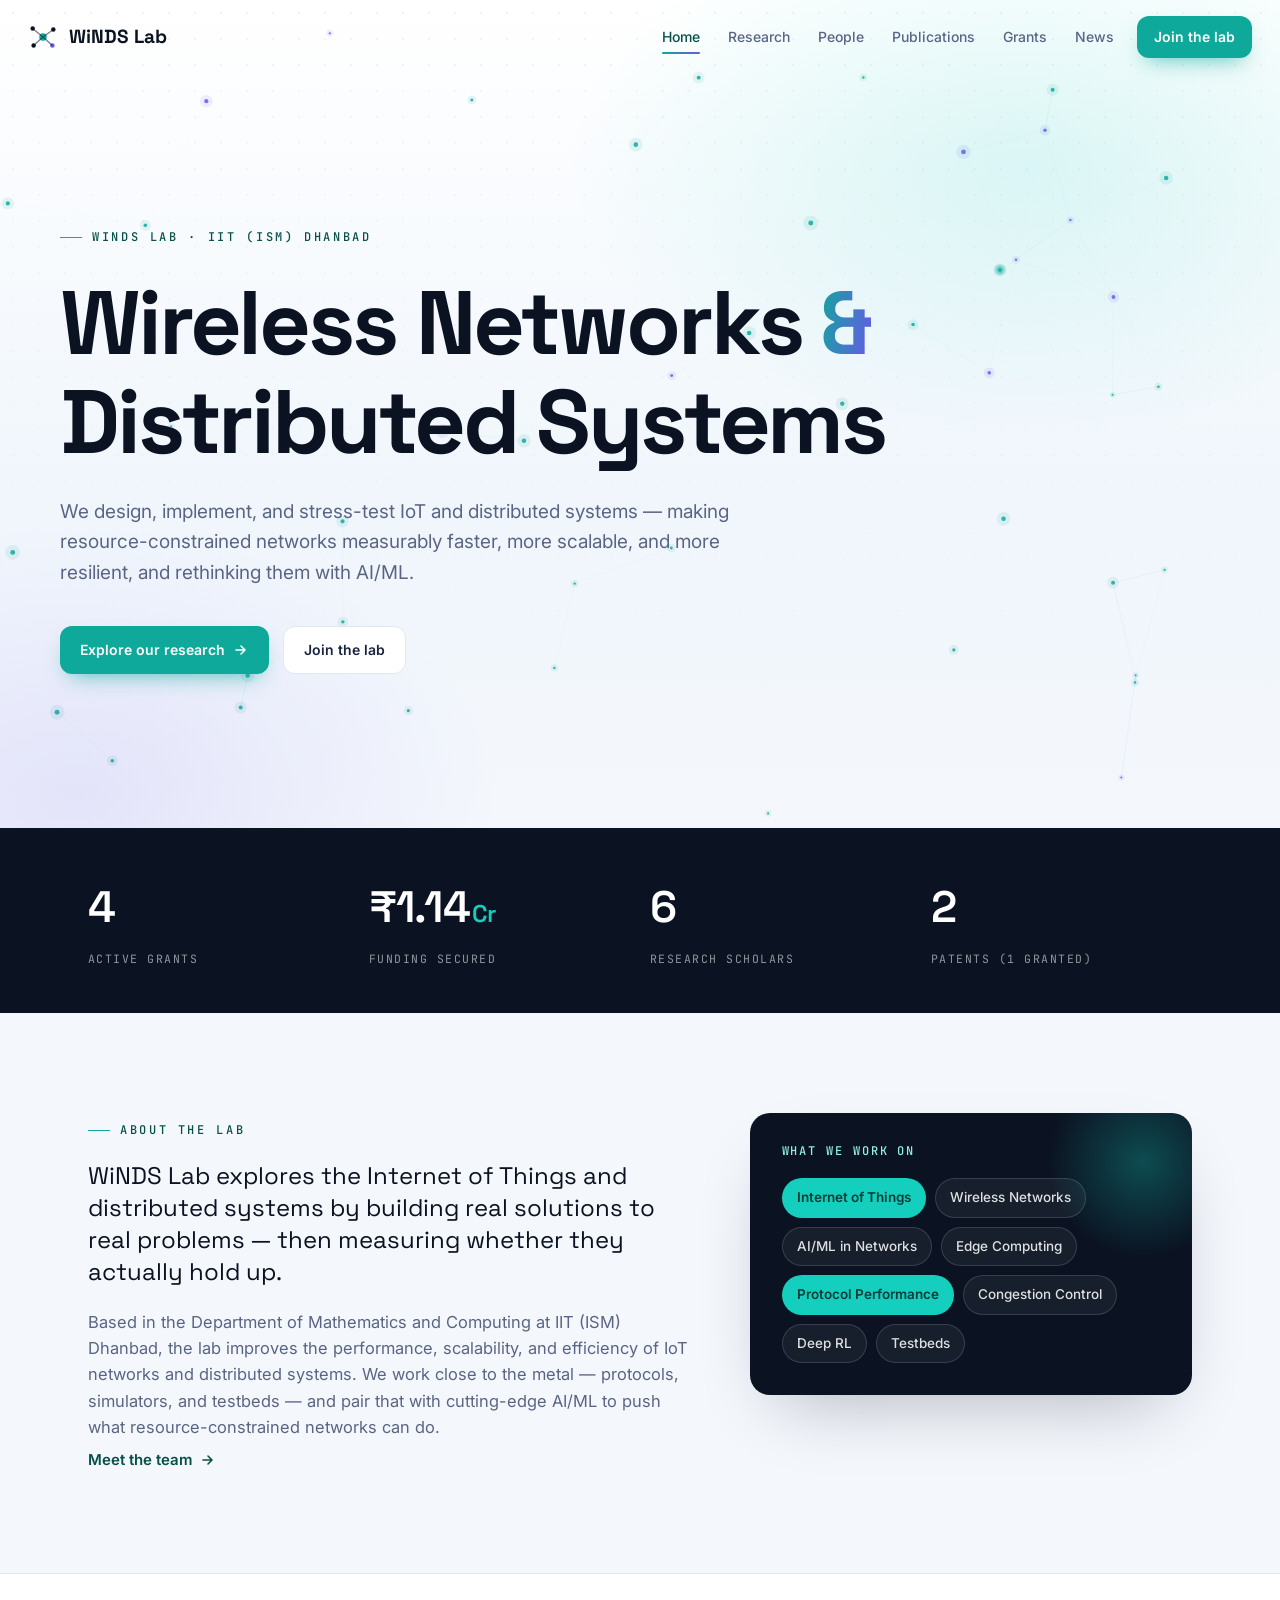
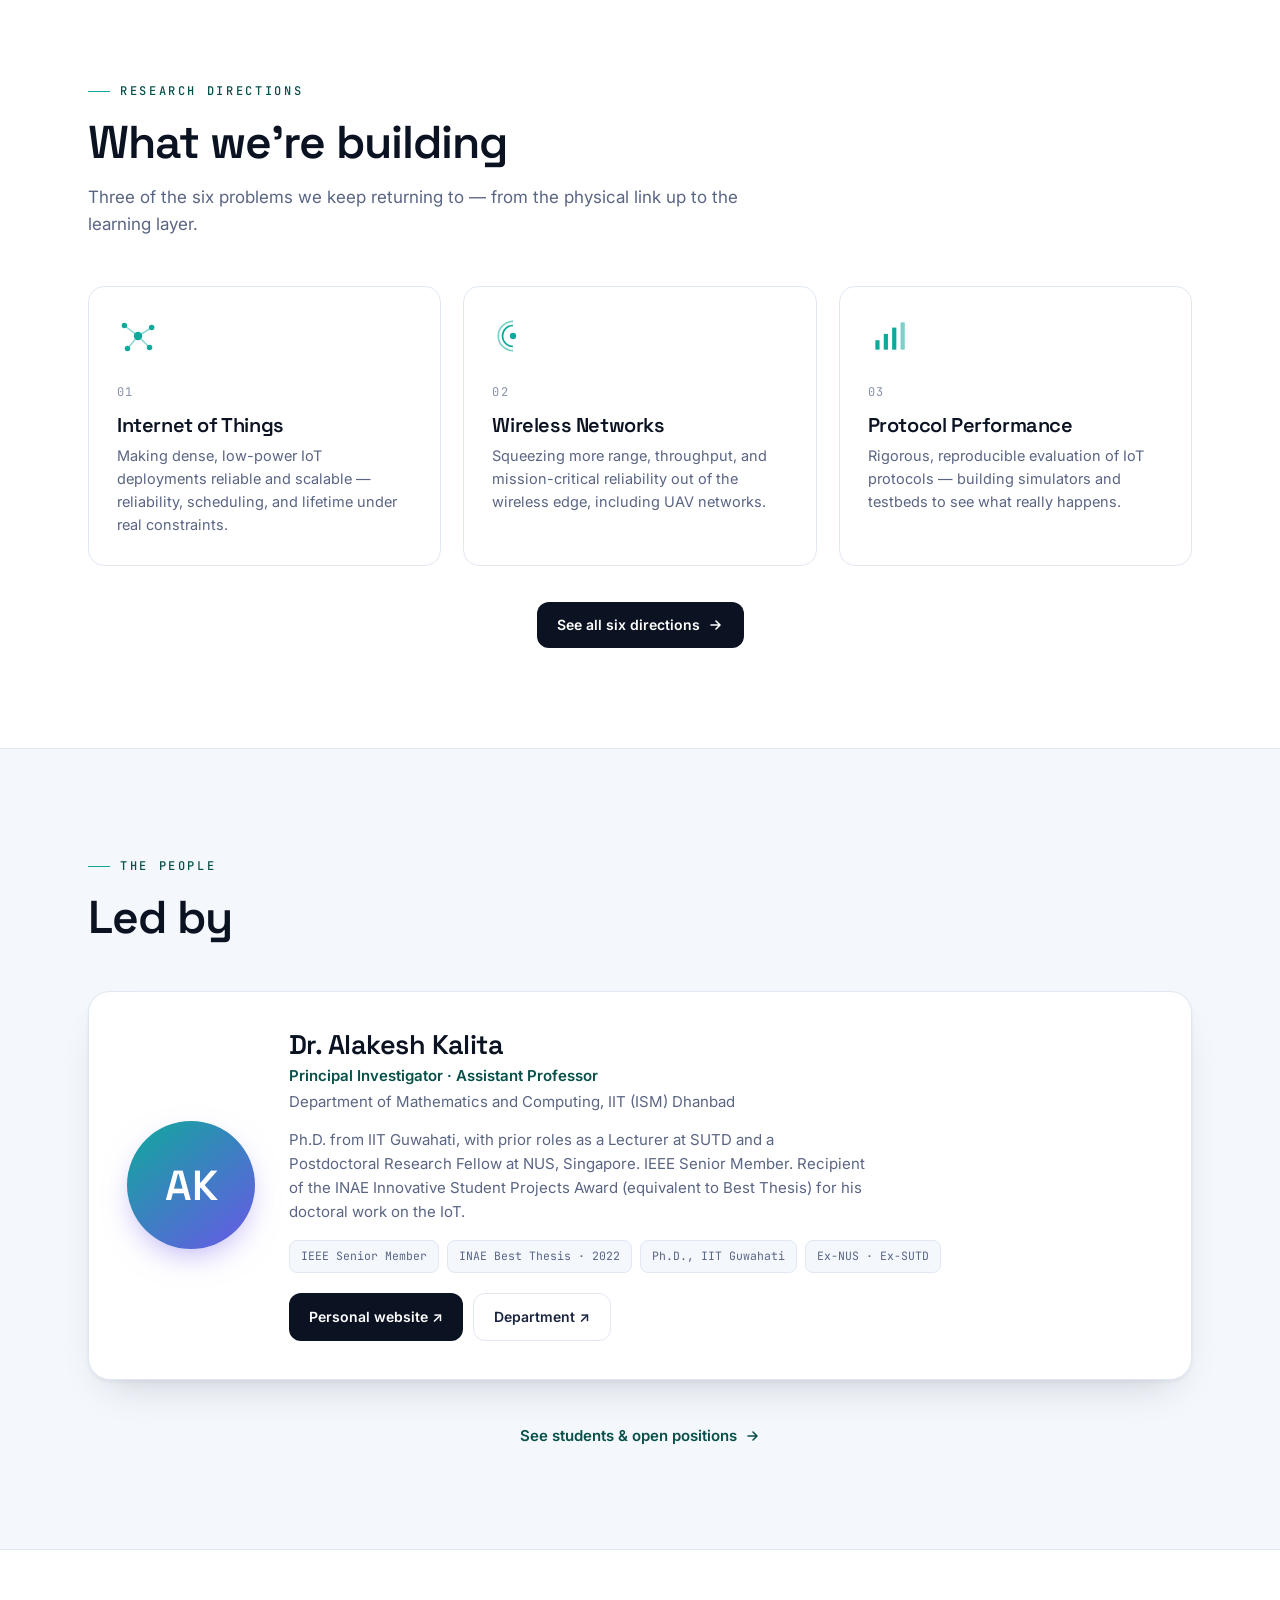
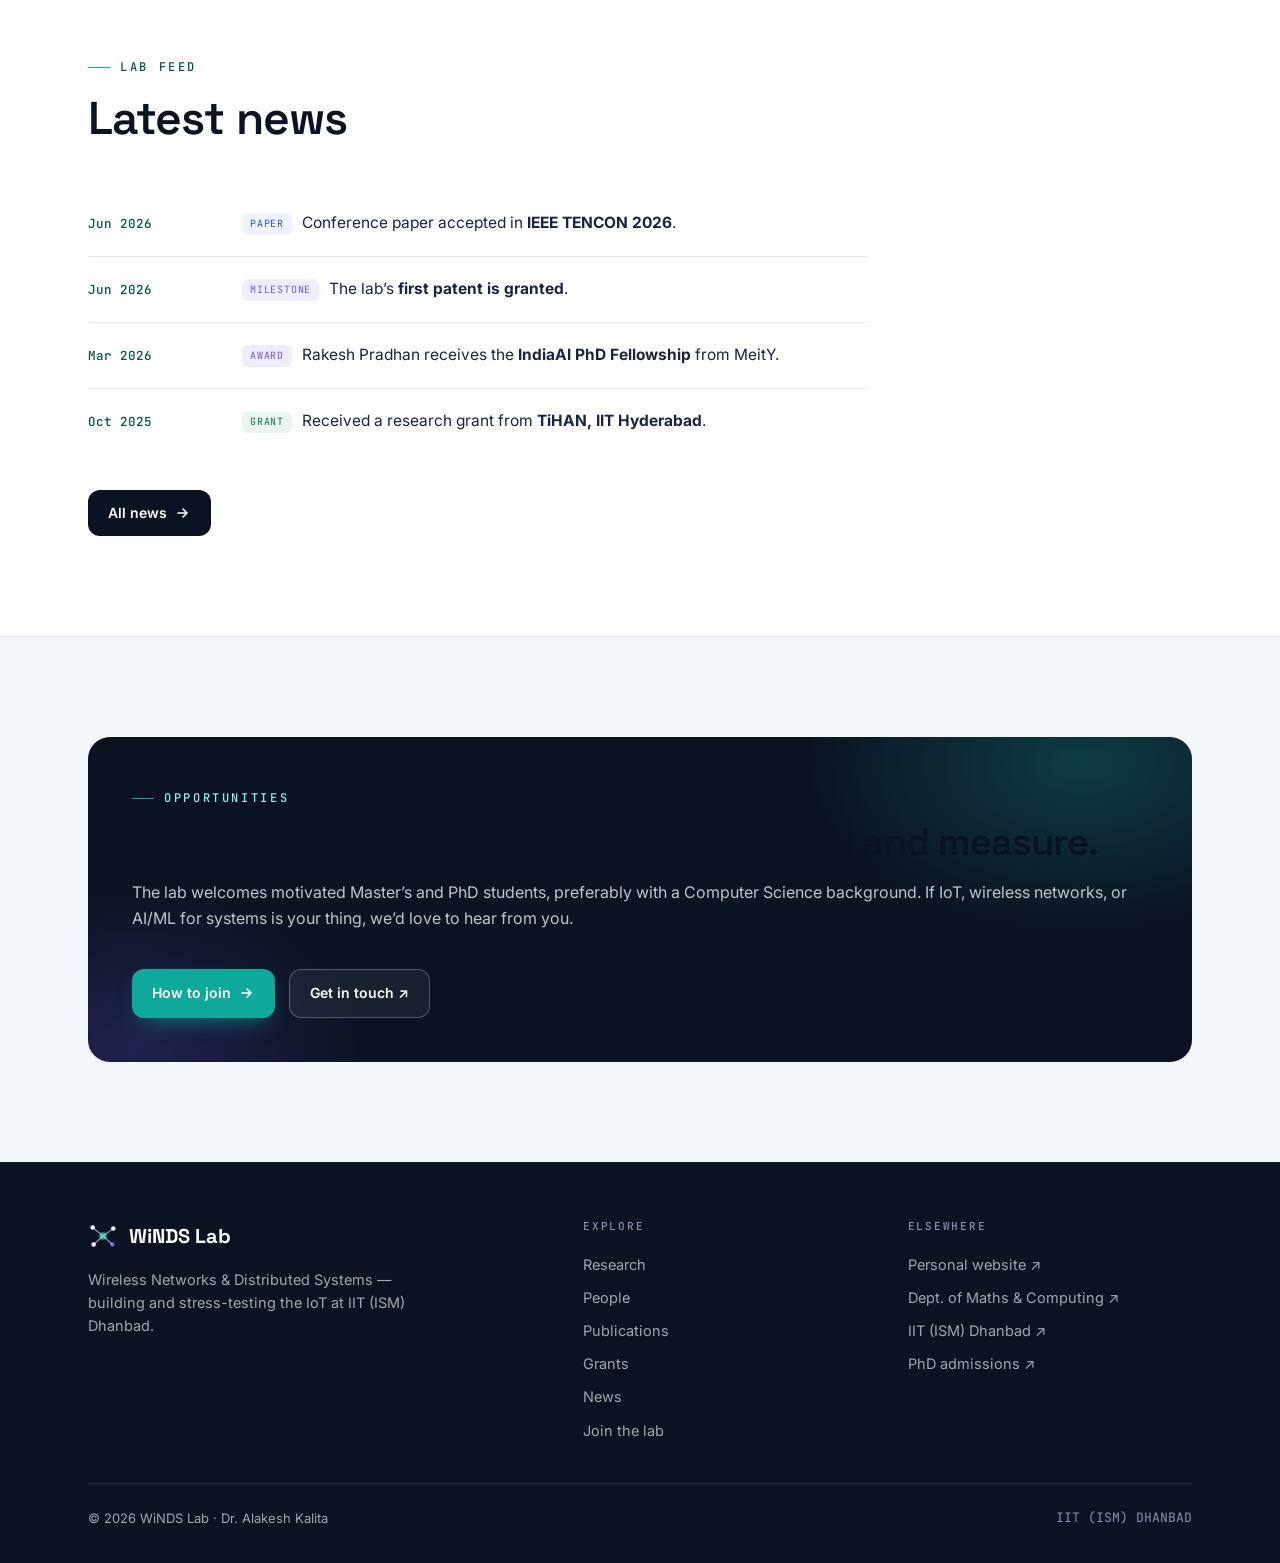
==== index.html @ 18cd0a5c "Add files via upload" ====
<!DOCTYPE html><html lang="en"><head><meta charset="utf-8"><meta name="viewport" content="width=device-width, initial-scale=1.0"><title>Home &middot; WiNDS Lab</title><meta name="description" content="WiNDS Lab at IIT (ISM) Dhanbad, led by Dr. Alakesh Kalita — research on IoT, wireless networks, and distributed systems."><link rel="icon" href="data:image/svg+xml,%3Csvg xmlns='http://www.w3.org/2000/svg' viewBox='0 0 32 32'%3E%3Crect width='32' height='32' rx='7' fill='%230B1322'/%3E%3Ccircle cx='16' cy='16' r='3.4' fill='%2314CFBE'/%3E%3Ccircle cx='7' cy='8' r='2' fill='%23ffffff'/%3E%3Ccircle cx='25' cy='9' r='2' fill='%23ffffff'/%3E%3Ccircle cx='8' cy='25' r='2' fill='%23ffffff'/%3E%3Ccircle cx='25' cy='24' r='2' fill='%236A57E8'/%3E%3Cpath d='M16 16 7 8M16 16 25 9M16 16 8 25M16 16 25 24' stroke='%23ffffff' stroke-width='1.2' opacity='.6'/%3E%3C/svg%3E"><meta name="theme-color" content="#0B1322"><meta property="og:title" content="Home · WiNDS Lab"><meta property="og:description" content="WiNDS Lab at IIT (ISM) Dhanbad, led by Dr. Alakesh Kalita — research on IoT, wireless networks, and distributed systems."><meta property="og:type" content="website"><meta property="og:image" content="assets/img/og-cover.png"><meta name="twitter:card" content="summary_large_image"><link rel="preconnect" href="https://fonts.googleapis.com"><link rel="preconnect" href="https://fonts.gstatic.com" crossorigin><link href="https://fonts.googleapis.com/css2?family=Space+Grotesk:wght@400;500;600;700&family=Inter:wght@400;450;500;600;700&family=JetBrains+Mono:wght@400;500;700&display=swap" rel="stylesheet"><link rel="stylesheet" href="assets/site.css"></head><body><a class="skip" href="#main">Skip to content</a><div class="progress" id="progress"></div><nav class="nav" id="nav"><a href="index.html" class="brand"><span class="brandmark"><img class="logo-img" src="assets/img/logo.png" alt="WiNDS Lab logo" onload="this.classList.add('loaded')"><svg class="glyph" viewBox="0 0 32 32" fill="none" aria-hidden="true"><circle cx="16" cy="16" r="4" fill="#0FA99B"/><circle cx="5" cy="7" r="2.4" fill="currentColor"/><circle cx="27" cy="8" r="2.4" fill="currentColor"/><circle cx="6" cy="25" r="2.4" fill="currentColor"/><circle cx="26" cy="25" r="2.4" fill="#6A57E8"/><path d="M16 16 5 7M16 16 27 8M16 16 6 25M16 16 26 25" stroke="currentColor" stroke-width="1.3" opacity=".55"/></svg></span> WiNDS Lab</a><div class="nav-links" id="navLinks"><a href="index.html" class="lnk active">Home</a><a href="research.html" class="lnk">Research</a><a href="people.html" class="lnk">People</a><a href="publications.html" class="lnk">Publications</a><a href="grants.html" class="lnk">Grants</a><a href="news.html" class="lnk">News</a><a href="join.html" class="btn btn-primary nav-cta">Join the lab</a></div><button class="menu-toggle" id="menuToggle" aria-label="Open menu" aria-expanded="false"><span></span><span></span><span></span></button></nav><main id="main">
  <!-- ============================================================
       HERO  ·  edit the headline / subtitle here
       ============================================================ -->
  <header class="hero mesh-host">
    <canvas class="mesh" aria-hidden="true"></canvas>
    <div class="dotgrid"></div>
    <div class="veil"></div>
    <div class="container hero-inner">
      <span class="eyebrow">WiNDS Lab &middot; IIT (ISM) Dhanbad</span>
      <h1>Wireless Networks <span class="gradient-text">&amp;</span> Distributed Systems</h1>
      <p class="hero-sub">We design, implement, and stress-test IoT and distributed systems &mdash; making resource-constrained networks measurably faster, more scalable, and more resilient, and rethinking them with AI/ML.</p>
      <div class="hero-cta">
        <a href="research.html" class="btn btn-primary">Explore our research <svg width="16" height="16" viewBox="0 0 16 16" fill="none"><path d="M3 8h9M8 4l4 4-4 4" stroke="currentColor" stroke-width="1.6" stroke-linecap="round" stroke-linejoin="round"/></svg></a>
        <a href="join.html" class="btn btn-outline">Join the lab</a>
      </div>
    </div>
  </header>

  <!-- ============================================================
       STAT BAND  ·  edit the four numbers
       Each number lives in  data-count="N"  (data-dec = decimals shown)
       ============================================================ -->
  <section class="statband">
    <div class="container">
      <div class="grid">
        <div class="stat reveal"><div class="num"><span data-count="4" data-dec="0">0</span></div><div class="lbl">Active grants</div></div>
        <div class="stat reveal"><div class="num">&#8377;<span data-count="1.14" data-dec="2">0</span><span class="u">Cr</span></div><div class="lbl">Funding secured</div></div>
        <div class="stat reveal"><div class="num"><span data-count="6" data-dec="0">0</span></div><div class="lbl">Research scholars</div></div>
        <div class="stat reveal"><div class="num"><span data-count="2" data-dec="0">0</span></div><div class="lbl">Patents (1 granted)</div></div>
      </div>
    </div>
  </section>

  <!-- ============================================================
       ABOUT  ·  edit the two paragraphs and the tag list
       ============================================================ -->
  <section class="section">
    <div class="container">
      <div class="split reveal">
        <div>
          <span class="eyebrow">About the lab</span>
          <p class="about-lead" style="margin-top:20px">WiNDS Lab explores the Internet of Things and distributed systems by building real solutions to real problems &mdash; then measuring whether they actually hold up.</p>
          <p class="about-body">Based in the Department of Mathematics and Computing at IIT (ISM) Dhanbad, the lab improves the performance, scalability, and efficiency of IoT networks and distributed systems. We work close to the metal &mdash; protocols, simulators, and testbeds &mdash; and pair that with cutting-edge AI/ML to push what resource-constrained networks can do.</p>
          <a href="people.html" class="link-arrow">Meet the team <svg width="16" height="16" viewBox="0 0 16 16" fill="none"><path d="M3 8h9M8 4l4 4-4 4" stroke="currentColor" stroke-width="1.6" stroke-linecap="round" stroke-linejoin="round"/></svg></a>
        </div>
        <div class="focus-card">
          <h4>What we work on</h4>
          <div class="tag-cloud">
            <span class="tag hot">Internet of Things</span><span class="tag">Wireless Networks</span>
            <span class="tag">AI/ML in Networks</span><span class="tag">Edge Computing</span>
            <span class="tag hot">Protocol Performance</span><span class="tag">Congestion Control</span>
            <span class="tag">Deep RL</span><span class="tag">Testbeds</span>
          </div>
        </div>
      </div>
    </div>
  </section>

  <!-- ============================================================
       RESEARCH PREVIEW  ·  shows 3 cards; full list is on research.html
       ============================================================ -->
  <section class="section alt">
    <div class="container">
      <div class="section-head reveal">
        <span class="eyebrow">Research directions</span>
        <h2>What we&rsquo;re building</h2>
        <p>Three of the six problems we keep returning to &mdash; from the physical link up to the learning layer.</p>
      </div>
      <div class="cards">
        <article class="rcard reveal"><svg class="r-glyph" viewBox="0 0 40 40" fill="none"><circle cx="20" cy="20" r="4" fill="currentColor"/><circle cx="7" cy="10" r="2.6" fill="currentColor"/><circle cx="33" cy="12" r="2.6" fill="currentColor"/><circle cx="10" cy="32" r="2.6" fill="currentColor"/><circle cx="31" cy="31" r="2.6" fill="currentColor"/><path d="M20 20 7 10M20 20 33 12M20 20 10 32M20 20 31 31" stroke="currentColor" stroke-width="1.4" opacity=".5"/></svg><div class="idx">01</div><h3>Internet of Things</h3><p>Making dense, low-power IoT deployments reliable and scalable — reliability, scheduling, and lifetime under real constraints.</p></article><article class="rcard reveal"><svg class="r-glyph" viewBox="0 0 40 40" fill="none"><path d="M20 30a10 10 0 0 1 0-20" stroke="currentColor" stroke-width="1.6"/><path d="M20 34a14 14 0 0 1 0-28" stroke="currentColor" stroke-width="1.6" opacity=".55"/><circle cx="20" cy="20" r="3" fill="currentColor"/></svg><div class="idx">02</div><h3>Wireless Networks</h3><p>Squeezing more range, throughput, and mission-critical reliability out of the wireless edge, including UAV networks.</p></article><article class="rcard reveal"><svg class="r-glyph" viewBox="0 0 40 40" fill="none"><rect x="7" y="24" width="4" height="9" fill="currentColor"/><rect x="15" y="18" width="4" height="15" fill="currentColor"/><rect x="23" y="12" width="4" height="21" fill="currentColor"/><rect x="31" y="7" width="4" height="26" fill="currentColor" opacity=".55"/></svg><div class="idx">03</div><h3>Protocol Performance</h3><p>Rigorous, reproducible evaluation of IoT protocols — building simulators and testbeds to see what really happens.</p></article>
      </div>
      <div style="text-align:center;margin-top:36px" class="reveal">
        <a href="research.html" class="btn btn-dark">See all six directions <svg width="16" height="16" viewBox="0 0 16 16" fill="none"><path d="M3 8h9M8 4l4 4-4 4" stroke="currentColor" stroke-width="1.6" stroke-linecap="round" stroke-linejoin="round"/></svg></a>
      </div>
    </div>
  </section>

  <!-- ============================================================
       PI  ·  Dr. Kalita's card (edit full bio on people.html too)
       ============================================================ -->
  <section class="section">
    <div class="container">
      <div class="section-head reveal"><span class="eyebrow">The people</span><h2>Led by</h2></div>
        <!-- PRINCIPAL INVESTIGATOR card -->
  <div class="pi-card reveal">
    <div class="avatar" style="background:linear-gradient(140deg,#0FA99B,#6A57E8)"><span class="initials">AK</span><img class="photo" src="assets/img/people/alakesh.jpg" alt="Dr. Alakesh Kalita" onload="this.classList.add('loaded')"></div>
    <div class="pi-info">
      <h3>Dr. Alakesh Kalita</h3>
      <div class="pi-role">Principal Investigator &middot; Assistant Professor</div>
      <div class="pi-affil">Department of Mathematics and Computing, IIT (ISM) Dhanbad</div>
      <p class="pi-bio">Ph.D. from IIT Guwahati, with prior roles as a Lecturer at SUTD and a Postdoctoral Research Fellow at NUS, Singapore. IEEE Senior Member. Recipient of the INAE Innovative Student Projects Award (equivalent to Best Thesis) for his doctoral work on the IoT.</p>
      <div class="pi-cred"><span class="chip">IEEE Senior Member</span><span class="chip">INAE Best Thesis &middot; 2022</span><span class="chip">Ph.D., IIT Guwahati</span><span class="chip">Ex-NUS &middot; Ex-SUTD</span></div>
      <div class="pi-links"><a href="https://alakesh-kalita.github.io/" target="_blank" rel="noopener" class="btn btn-dark">Personal website &#8599;</a><a href="https://www.iitism.ac.in/mathematics-and-computing" target="_blank" rel="noopener" class="btn btn-outline">Department &#8599;</a></div>
    </div>
  </div>

      <div style="text-align:center;margin-top:36px" class="reveal">
        <a href="people.html" class="link-arrow" style="justify-content:center">See students &amp; open positions <svg width="16" height="16" viewBox="0 0 16 16" fill="none"><path d="M3 8h9M8 4l4 4-4 4" stroke="currentColor" stroke-width="1.6" stroke-linecap="round" stroke-linejoin="round"/></svg></a>
      </div>
    </div>
  </section>

  <!-- ============================================================
       LATEST NEWS (homepage shows newest 4; full log on news.html)
       TO ADD AN ITEM: copy one "news-item" block below,
       put it at the TOP, then edit:
         - the date  (e.g. Jul 2026)
         - the tag class: nt-pub (paper) / nt-grant (grant) / nt-award (award) / nt-misc (other)
         - the tag label and the sentence
       ============================================================ -->
  <section class="section alt">
    <div class="container">
      <div class="section-head reveal"><span class="eyebrow">Lab feed</span><h2>Latest news</h2></div>
      <div class="news-wrap">
        <div class="news-item reveal"><div class="news-date">Jun 2026</div><div class="news-text"><span class="news-tag nt-pub">Paper</span>Conference paper accepted in <b>IEEE TENCON 2026</b>.</div></div>
        <div class="news-item reveal"><div class="news-date">Jun 2026</div><div class="news-text"><span class="news-tag nt-award">Milestone</span>The lab&rsquo;s <b>first patent is granted</b>.</div></div>
        <div class="news-item reveal"><div class="news-date">Mar 2026</div><div class="news-text"><span class="news-tag nt-award">Award</span>Rakesh Pradhan receives the <b>IndiaAI PhD Fellowship</b> from MeitY.</div></div>
        <div class="news-item reveal"><div class="news-date">Oct 2025</div><div class="news-text"><span class="news-tag nt-grant">Grant</span>Received a research grant from <b>TiHAN, IIT Hyderabad</b>.</div></div>
      </div>
      <div style="margin-top:36px" class="reveal"><a href="news.html" class="btn btn-dark">All news <svg width="16" height="16" viewBox="0 0 16 16" fill="none"><path d="M3 8h9M8 4l4 4-4 4" stroke="currentColor" stroke-width="1.6" stroke-linecap="round" stroke-linejoin="round"/></svg></a></div>
    </div>
  </section>

  <!-- ============================================================
       JOIN CALLOUT
       ============================================================ -->
  <section class="section">
    <div class="container">
      <div class="join-panel reveal"><div class="inner">
        <span class="eyebrow" style="color:#8ff0e7">Opportunities</span>
        <h2>We&rsquo;re looking for people who like to build and measure.</h2>
        <p>The lab welcomes motivated Master&rsquo;s and PhD students, preferably with a Computer Science background. If IoT, wireless networks, or AI/ML for systems is your thing, we&rsquo;d love to hear from you.</p>
        <div class="hero-cta">
          <a href="join.html" class="btn btn-primary">How to join <svg width="16" height="16" viewBox="0 0 16 16" fill="none"><path d="M3 8h9M8 4l4 4-4 4" stroke="currentColor" stroke-width="1.6" stroke-linecap="round" stroke-linejoin="round"/></svg></a>
          <a href="https://alakesh-kalita.github.io/" target="_blank" rel="noopener" class="btn btn-outline" style="background:rgba(255,255,255,.06);color:#fff;border-color:rgba(255,255,255,.25)">Get in touch &#8599;</a>
        </div>
      </div></div>
    </div>
  </section>
</main><footer><div class="container"><div class="foot-grid"><div><div class="foot-brand"><span class="brandmark"><img class="logo-img" src="assets/img/logo.png" alt="WiNDS Lab logo" onload="this.classList.add('loaded')"><svg class="glyph" viewBox="0 0 32 32" fill="none" aria-hidden="true"><circle cx="16" cy="16" r="4" fill="#0FA99B"/><circle cx="5" cy="7" r="2.4" fill="currentColor"/><circle cx="27" cy="8" r="2.4" fill="currentColor"/><circle cx="6" cy="25" r="2.4" fill="currentColor"/><circle cx="26" cy="25" r="2.4" fill="#6A57E8"/><path d="M16 16 5 7M16 16 27 8M16 16 6 25M16 16 26 25" stroke="currentColor" stroke-width="1.3" opacity=".55"/></svg></span> WiNDS Lab</div><p style="max-width:40ch;font-size:14.5px">Wireless Networks &amp; Distributed Systems — building and stress-testing the IoT at IIT (ISM) Dhanbad.</p></div><div><h5>Explore</h5><a class="f" href="research.html">Research</a><a class="f" href="people.html">People</a><a class="f" href="publications.html">Publications</a><a class="f" href="grants.html">Grants</a><a class="f" href="news.html">News</a><a class="f" href="join.html">Join the lab</a></div><div><h5>Elsewhere</h5><a class="f" href="https://alakesh-kalita.github.io/" target="_blank" rel="noopener">Personal website &#8599;</a><a class="f" href="https://www.iitism.ac.in/mathematics-and-computing" target="_blank" rel="noopener">Dept. of Maths &amp; Computing &#8599;</a><a class="f" href="https://www.iitism.ac.in/" target="_blank" rel="noopener">IIT (ISM) Dhanbad &#8599;</a><a class="f" href="https://admissions.iitism.ac.in/phd/index.php/admission" target="_blank" rel="noopener">PhD admissions &#8599;</a></div></div><div class="foot-bottom"><span>&copy; <span id="yr"></span> WiNDS Lab &middot; Dr. Alakesh Kalita</span><span class="mono">IIT (ISM) DHANBAD</span></div></div></footer><button class="totop" id="totop" aria-label="Back to top"><svg width="18" height="18" viewBox="0 0 18 18" fill="none"><path d="M9 14V4M4 9l5-5 5 5" stroke="currentColor" stroke-width="1.7" stroke-linecap="round" stroke-linejoin="round"/></svg></button><script src="assets/site.js"></script></body></html>
---- assets/site.css ----
:root{--paper:#F4F7FC;--paper-2:#EAF0F8;--surface:#FFFFFF;--ink:#0B1322;--text:#1A2440;--muted:#5A6584;--muted-2:#8791AB;--line:#E1E8F3;--signal:#0FA99B;--signal-2:#14CFBE;--signal-ink:#075049;--violet:#6A57E8;--violet-soft:#efedfe;--shadow-sm:0 1px 2px rgba(11,19,34,.05),0 6px 18px -10px rgba(11,19,34,.12);--shadow:0 2px 4px rgba(11,19,34,.05),0 20px 44px -20px rgba(11,19,34,.20);--shadow-lg:0 30px 70px -30px rgba(11,19,34,.32);--maxw:1160px;--r:16px}
*{box-sizing:border-box}html{scroll-behavior:smooth}
@media (prefers-reduced-motion:reduce){html{scroll-behavior:auto}}
body{margin:0;font-family:'Inter',system-ui,sans-serif;color:var(--text);background:var(--paper);-webkit-font-smoothing:antialiased;line-height:1.6}
h1,h2,h3,h4,h5{font-family:'Space Grotesk',sans-serif;font-weight:600;line-height:1.1;letter-spacing:-.02em;margin:0;color:var(--ink)}
p{margin:0}a{color:inherit;text-decoration:none}img{max-width:100%;display:block}
.container{max-width:var(--maxw);margin:0 auto;padding:0 28px}
.mono{font-family:'JetBrains Mono',monospace}
.eyebrow{font-family:'JetBrains Mono',monospace;font-size:12px;font-weight:500;letter-spacing:.22em;text-transform:uppercase;color:var(--signal-ink);display:inline-flex;align-items:center;gap:10px}
.eyebrow::before{content:"";width:22px;height:1px;background:var(--signal);display:inline-block}
.gradient-text{background:linear-gradient(100deg,var(--signal),var(--violet));-webkit-background-clip:text;background-clip:text;color:transparent}
:focus-visible{outline:2px solid var(--signal);outline-offset:2px;border-radius:4px}
.skip{position:absolute;left:-999px;top:8px;z-index:200;background:var(--ink);color:#fff;padding:10px 16px;border-radius:8px;font-weight:600}
.skip:focus{left:12px}
.progress{position:fixed;top:0;left:0;height:3px;width:0;z-index:80;background:linear-gradient(90deg,var(--signal),var(--violet))}
.btn{display:inline-flex;align-items:center;gap:8px;font-weight:600;font-size:14px;padding:12px 20px;border-radius:12px;cursor:pointer;border:0;transition:transform .2s,box-shadow .25s,background .2s,color .2s;white-space:nowrap}
.btn-primary{background:var(--signal);color:#fff;box-shadow:0 10px 22px -10px rgba(15,169,155,.75)}
.btn-primary:hover{transform:translateY(-2px);box-shadow:0 16px 32px -12px rgba(15,169,155,.9)}
.btn-dark{background:var(--ink);color:#fff}.btn-dark:hover{transform:translateY(-2px);box-shadow:var(--shadow)}
.btn-outline{background:var(--surface);color:var(--text);border:1px solid var(--line)}
.btn-outline:hover{transform:translateY(-2px);border-color:var(--signal);color:var(--signal-ink);box-shadow:var(--shadow-sm)}
.nav{position:fixed;top:0;left:0;right:0;z-index:70;display:flex;align-items:center;justify-content:space-between;padding:16px 28px;transition:background .35s,box-shadow .35s,padding .35s}
.nav.scrolled{background:rgba(255,255,255,.85);backdrop-filter:saturate(180%) blur(14px);-webkit-backdrop-filter:saturate(180%) blur(14px);box-shadow:0 1px 0 var(--line);padding:11px 28px}
.brand{display:flex;align-items:center;gap:11px;font-family:'Space Grotesk';font-weight:700;font-size:19px;color:var(--ink)}
.brandmark{position:relative;display:inline-flex;width:30px;height:30px;align-items:center;justify-content:center;flex:0 0 auto}
.brandmark .glyph{width:30px;height:30px;color:currentColor}
.logo-img{position:absolute;inset:0;width:30px;height:30px;object-fit:contain;display:none}
.logo-img.loaded{display:block}.logo-img.loaded ~ .glyph{display:none}
.nav-links{display:flex;align-items:center;gap:2px}
.nav-links a.lnk{font-size:14px;font-weight:500;color:var(--muted);padding:9px 13px;border-radius:9px;transition:color .2s,background .2s;position:relative}
.nav-links a.lnk:hover{color:var(--ink);background:var(--paper-2)}
.nav-links a.lnk.active{color:var(--signal-ink)}
.nav-links a.lnk.active::after{content:"";position:absolute;left:13px;right:13px;bottom:3px;height:2px;background:linear-gradient(90deg,var(--signal),var(--violet));border-radius:2px}
.nav-cta{margin-left:8px;padding:10px 17px}
.menu-toggle{display:none;background:none;border:0;cursor:pointer;padding:8px}
.menu-toggle span{display:block;width:22px;height:2px;background:var(--ink);margin:4px 0;transition:.3s;border-radius:2px}
.mesh-host{position:relative;overflow:hidden}
canvas.mesh{position:absolute;inset:0;width:100%;height:100%;display:block}
.dotgrid{position:absolute;inset:0;background-image:radial-gradient(rgba(11,19,34,.05) 1px,transparent 1px);background-size:26px 26px;-webkit-mask-image:linear-gradient(180deg,#000,transparent 85%);mask-image:linear-gradient(180deg,#000,transparent 85%);pointer-events:none}
.hero{min-height:92vh;display:flex;align-items:center;background:linear-gradient(180deg,#FFFFFF 0%,#F0F6FC 60%,var(--paper) 100%)}
.hero .veil{position:absolute;inset:0;background:radial-gradient(760px 460px at 80% 20%,rgba(20,207,190,.14),transparent 60%),radial-gradient(680px 440px at 6% 96%,rgba(106,87,232,.12),transparent 62%);pointer-events:none}
.hero-inner{position:relative;z-index:2;padding:150px 0 84px;width:100%}
.hero h1{font-size:clamp(44px,7.4vw,90px);font-weight:700;margin:26px 0 0;max-width:15ch;letter-spacing:-.035em}
.hero-sub{margin-top:26px;max-width:58ch;font-size:clamp(16px,1.7vw,19px);color:var(--muted)}
.hero-cta{display:flex;gap:14px;margin-top:38px;flex-wrap:wrap}
.statband{background:var(--ink);color:#fff}
.statband .grid{display:grid;grid-template-columns:repeat(4,1fr);gap:20px;padding:44px 0}
.stat .num{font-family:'Space Grotesk';font-weight:600;font-size:clamp(30px,4vw,44px);letter-spacing:-.03em}
.stat .num .u{color:var(--signal-2);font-size:.55em;margin-left:3px}
.stat .lbl{font-family:'JetBrains Mono';font-size:11.5px;letter-spacing:.13em;text-transform:uppercase;color:rgba(255,255,255,.55);margin-top:8px}
.pagehead{background:linear-gradient(180deg,#FFFFFF,#F0F6FC);padding-top:118px}
.pagehead-inner{position:relative;z-index:2;padding:44px 0 60px}
.crumb{font-family:'JetBrains Mono';font-size:12px;letter-spacing:.06em;color:var(--muted-2);margin-bottom:22px}
.crumb a:hover{color:var(--signal-ink)}.crumb .sep{margin:0 8px;opacity:.6}
.pagehead h1{font-size:clamp(36px,5.4vw,62px);margin-top:14px;letter-spacing:-.03em}
.pagehead .lead{margin-top:20px;max-width:62ch;font-size:18px;color:var(--muted)}
.section{padding:100px 0;position:relative}.section.tight{padding:74px 0}
.alt{background:var(--surface);border-top:1px solid var(--line);border-bottom:1px solid var(--line)}
.section-head{max-width:660px;margin-bottom:48px}
.section-head.center{margin-left:auto;margin-right:auto;text-align:center}
.section-head.center .eyebrow{justify-content:center}
.section-head h2{font-size:clamp(30px,4vw,46px);margin-top:16px}
.section-head p{color:var(--muted);margin-top:16px;font-size:17px}
.reveal{opacity:0;transform:translateY(22px);transition:opacity .7s cubic-bezier(.2,.6,.2,1),transform .7s cubic-bezier(.2,.6,.2,1)}
.reveal.in{opacity:1;transform:none}
.link-arrow{display:inline-flex;align-items:center;gap:8px;font-weight:600;color:var(--signal-ink);font-size:15px;margin-top:8px}
.link-arrow svg{transition:transform .25s}.link-arrow:hover svg{transform:translateX(4px)}
.split{display:grid;grid-template-columns:1.3fr .95fr;gap:56px;align-items:start}
.about-lead{font-size:clamp(20px,2.3vw,24px);font-family:'Space Grotesk';font-weight:400;line-height:1.34;color:var(--ink)}
.about-body{margin-top:20px;color:var(--muted);font-size:16.5px}
.focus-card{background:var(--ink);color:#fff;border-radius:20px;padding:32px;box-shadow:var(--shadow-lg);position:relative;overflow:hidden}
.focus-card::after{content:"";position:absolute;right:-46px;top:-46px;width:190px;height:190px;background:radial-gradient(circle,rgba(20,207,190,.3),transparent 70%)}
.focus-card h4{font-family:'JetBrains Mono';font-size:12px;font-weight:500;letter-spacing:.16em;text-transform:uppercase;color:#8ff0e7;position:relative}
.tag-cloud{display:flex;flex-wrap:wrap;gap:9px;margin-top:20px;position:relative}
.tag{font-size:13.5px;font-weight:500;padding:8px 14px;border-radius:999px;border:1px solid rgba(255,255,255,.14);color:rgba(255,255,255,.86);background:rgba(255,255,255,.05)}
.tag.hot{background:var(--signal-2);color:#053b36;border-color:transparent;font-weight:600}
.cards{display:grid;grid-template-columns:repeat(3,1fr);gap:22px}
.rcard{background:var(--surface);border:1px solid var(--line);border-radius:var(--r);padding:28px;position:relative;overflow:hidden;transition:transform .3s,box-shadow .3s,border-color .3s}
.rcard::before{content:"";position:absolute;left:0;right:0;top:0;height:3px;background:linear-gradient(90deg,var(--signal),var(--violet));transform:scaleX(0);transform-origin:left;transition:transform .35s}
.rcard:hover{transform:translateY(-5px);box-shadow:var(--shadow)}.rcard:hover::before{transform:scaleX(1)}
.rcard .idx{font-family:'JetBrains Mono';font-size:12px;color:var(--muted-2);letter-spacing:.1em}
.rcard .r-glyph{width:42px;height:42px;margin-bottom:18px;color:var(--signal)}
.rcard h3{font-size:20px;margin:12px 0 8px}.rcard p{color:var(--muted);font-size:14.5px}
.rcard .tags{display:flex;flex-wrap:wrap;gap:6px;margin-top:16px}
.rcard .mini{font-family:'JetBrains Mono';font-size:10.5px;letter-spacing:.04em;color:var(--signal-ink);background:#eafbf9;border:1px solid #cbeee9;padding:4px 8px;border-radius:6px}
.avatar{width:128px;height:128px;border-radius:50%;flex:0 0 auto;display:grid;place-items:center;font-family:'Space Grotesk';font-weight:600;font-size:42px;color:#fff;box-shadow:0 12px 34px -12px rgba(106,87,232,.6);position:relative;overflow:hidden}
.avatar .initials,.s-av .initials{position:relative;z-index:1}
.avatar .photo,.s-av .photo{position:absolute;inset:0;width:100%;height:100%;object-fit:cover;display:none;z-index:2}
.avatar .photo.loaded,.s-av .photo.loaded{display:block}
.pi-card{display:grid;grid-template-columns:auto 1fr;gap:34px;align-items:center;background:var(--surface);border:1px solid var(--line);border-radius:22px;padding:38px;box-shadow:var(--shadow)}
.pi-info h3{font-size:27px}.pi-role{color:var(--signal-ink);font-weight:600;font-size:15px;margin-top:5px}
.pi-affil{color:var(--muted);font-size:15px;margin-top:2px}
.pi-bio{color:var(--muted);font-size:15px;margin-top:14px;max-width:64ch}
.pi-cred{display:flex;flex-wrap:wrap;gap:8px;margin-top:16px}
.chip{font-family:'JetBrains Mono';font-size:11.5px;padding:6px 11px;border-radius:8px;background:var(--paper);border:1px solid var(--line);color:var(--muted)}
.pi-links{display:flex;gap:10px;margin-top:20px;flex-wrap:wrap}
.people-sub{font-family:'JetBrains Mono';font-size:12px;letter-spacing:.16em;text-transform:uppercase;color:var(--muted-2);margin:54px 0 24px;display:flex;align-items:center;gap:14px}
.people-sub::after{content:"";flex:1;height:1px;background:var(--line)}
.student-grid{display:grid;grid-template-columns:repeat(4,1fr);gap:18px}
.scard{background:var(--surface);border:1px solid var(--line);border-radius:14px;padding:24px;text-align:center;transition:.28s}
.scard:hover{transform:translateY(-4px);box-shadow:var(--shadow-sm);border-color:transparent}
.s-av{width:68px;height:68px;border-radius:50%;margin:0 auto 14px;display:grid;place-items:center;font-family:'Space Grotesk';font-weight:600;font-size:23px;color:#fff;position:relative;overflow:hidden}
.scard .s-name{font-weight:600;font-size:15.5px}
.scard .s-topic{color:var(--muted);font-size:13px;margin-top:7px;line-height:1.45}
.scard .s-meta{font-family:'JetBrains Mono';font-size:11px;color:var(--muted-2);margin-top:10px}
.fellow{display:inline-block;margin-top:10px;font-size:11px;font-weight:600;color:var(--violet);background:var(--violet-soft);padding:4px 9px;border-radius:7px}
.scard.open{border-style:dashed;border-color:var(--signal);background:linear-gradient(180deg,#f1fdfb,#fff);display:flex;flex-direction:column;justify-content:center}
.scard.open .s-av{background:transparent;border:2px dashed var(--signal);color:var(--signal-ink);font-size:30px}
.pub-block+.pub-block{margin-top:44px}
.pub-block h3{font-family:'JetBrains Mono';font-size:14px;font-weight:500;letter-spacing:.16em;text-transform:uppercase;color:var(--muted-2);margin-bottom:20px;display:flex;align-items:center;gap:14px}
.pub-block h3::after{content:"";flex:1;height:1px;background:var(--line)}
.pub{display:grid;grid-template-columns:auto 1fr;gap:18px;padding:20px 0;border-bottom:1px solid var(--line);align-items:start}
.pub:last-child{border-bottom:0}
.venue{font-family:'JetBrains Mono';font-size:11px;font-weight:500;padding:6px 10px;border-radius:8px;background:var(--paper);border:1px solid var(--line);color:var(--muted);white-space:nowrap;height:fit-content;text-align:center;min-width:108px}
.venue.granted{background:#e8f8ef;color:#177245;border-color:#bfe8cf}
.venue.accepted{background:#eef3ff;color:#2f54c8;border-color:#cddcff}
.venue.filed{background:#fff6e6;color:#a35b00;border-color:#ffe3ad}
.pub .p-title{font-size:16px;font-weight:500;line-height:1.5;color:var(--text)}
.pub .p-title b{font-weight:700}.pub .p-meta{color:var(--muted);font-size:13.5px;margin-top:5px}
.pub .if{color:var(--signal-ink);font-weight:600;font-family:'JetBrains Mono';font-size:12px}
.p-link{display:inline-flex;gap:5px;align-items:center;margin-top:9px;font-size:12.5px;font-weight:600;color:var(--signal-ink)}
.p-link:hover{text-decoration:underline}
.fund-hero{background:var(--ink);color:#fff;border-radius:22px;padding:44px;display:flex;align-items:center;justify-content:space-between;gap:30px;flex-wrap:wrap;position:relative;overflow:hidden;margin-bottom:44px}
.fund-hero::before{content:"";position:absolute;inset:0;background:radial-gradient(500px 300px at 92% 10%,rgba(20,207,190,.22),transparent 60%),radial-gradient(420px 280px at 4% 96%,rgba(106,87,232,.22),transparent 62%)}
.fund-hero .big{position:relative;font-family:'Space Grotesk';font-weight:600;font-size:clamp(40px,7vw,68px);letter-spacing:-.03em}
.fund-hero .big .u{color:var(--signal-2);font-size:.42em;margin-left:6px}
.fund-hero .cap{position:relative;color:rgba(255,255,255,.7);max-width:34ch;font-size:15px}
.grant-grid{display:grid;grid-template-columns:repeat(2,1fr);gap:22px}
.grant{background:var(--surface);border:1px solid var(--line);border-radius:var(--r);padding:28px;position:relative;overflow:hidden;transition:.3s}
.grant::before{content:"";position:absolute;left:0;top:0;bottom:0;width:4px;background:linear-gradient(var(--signal),var(--violet))}
.grant:hover{transform:translateY(-4px);box-shadow:var(--shadow)}
.grant .g-budget{font-family:'Space Grotesk';font-weight:600;font-size:27px;letter-spacing:-.02em;color:var(--ink)}
.grant .g-role{font-family:'JetBrains Mono';font-size:11px;letter-spacing:.1em;text-transform:uppercase;color:var(--signal-ink);float:right;margin-top:9px}
.grant h3{font-size:17px;margin:16px 0 18px;line-height:1.3}
.g-rows{display:grid;gap:9px}.g-row{display:flex;gap:12px;font-size:13.5px}
.g-row .k{font-family:'JetBrains Mono';font-size:11.5px;letter-spacing:.05em;text-transform:uppercase;color:var(--muted-2);min-width:88px}
.g-row .v{color:var(--text)}
.news-wrap{max-width:780px}
.news-item{display:grid;grid-template-columns:130px 1fr;gap:24px;padding:20px 0;border-bottom:1px solid var(--line);align-items:baseline}
.news-item:last-child{border-bottom:0}
.news-date{font-family:'JetBrains Mono';font-size:12.5px;color:var(--signal-ink);font-weight:500}
.news-text{font-size:15.5px;color:var(--text)}
.news-tag{display:inline-block;font-family:'JetBrains Mono';font-size:10px;letter-spacing:.08em;text-transform:uppercase;padding:3px 8px;border-radius:6px;margin-right:10px;vertical-align:middle}
.nt-pub{background:#eef3ff;color:#2f54c8}.nt-grant{background:#e8f8ef;color:#177245}
.nt-award{background:var(--violet-soft);color:var(--violet)}.nt-misc{background:var(--paper-2);color:var(--muted)}
.join-grid{display:grid;grid-template-columns:1.2fr .9fr;gap:30px;align-items:stretch}
.join-panel{background:var(--ink);color:#fff;border-radius:22px;padding:44px;position:relative;overflow:hidden}
.join-panel::before{content:"";position:absolute;inset:0;background:radial-gradient(460px 280px at 90% 8%,rgba(20,207,190,.22),transparent 60%),radial-gradient(380px 260px at 4% 96%,rgba(106,87,232,.22),transparent 62%)}
.join-panel .inner{position:relative;z-index:2}
.join-panel h2{font-size:clamp(26px,3.4vw,38px);margin-top:14px}
.join-panel p{color:rgba(255,255,255,.75);margin-top:16px;font-size:16px}
.check-list{list-style:none;padding:0;margin:0;display:grid;gap:16px}
.check-list li{display:grid;grid-template-columns:auto 1fr;gap:14px;align-items:start}
.check-list .ic{width:34px;height:34px;border-radius:10px;background:#eafbf9;display:grid;place-items:center;color:var(--signal-ink);flex:0 0 auto;font-family:'Space Grotesk';font-weight:600}
.check-list h4{font-size:16px;margin-bottom:3px}.check-list p{color:var(--muted);font-size:14px;margin:0}
.side-card{background:var(--surface);border:1px solid var(--line);border-radius:22px;padding:32px;box-shadow:var(--shadow-sm)}
.side-card h3{font-size:19px}.side-card .row{padding:14px 0;border-bottom:1px solid var(--line);font-size:14.5px}
.side-card .row:last-child{border-bottom:0}
.side-card .row .k{font-family:'JetBrains Mono';font-size:11px;letter-spacing:.08em;text-transform:uppercase;color:var(--muted-2);display:block;margin-bottom:3px}
.pager{display:flex;justify-content:space-between;gap:16px;flex-wrap:wrap}
.pager a{flex:1;min-width:240px;background:var(--surface);border:1px solid var(--line);border-radius:14px;padding:22px 24px;transition:.28s}
.pager a:hover{transform:translateY(-3px);box-shadow:var(--shadow-sm);border-color:var(--signal)}
.pager .dir{font-family:'JetBrains Mono';font-size:11px;letter-spacing:.14em;text-transform:uppercase;color:var(--muted-2)}
.pager .t{font-family:'Space Grotesk';font-weight:600;font-size:19px;margin-top:6px;color:var(--ink)}
.pager .next{text-align:right}
.totop{position:fixed;right:22px;bottom:22px;z-index:65;width:46px;height:46px;border-radius:50%;border:1px solid var(--line);background:var(--surface);color:var(--ink);cursor:pointer;box-shadow:var(--shadow);display:grid;place-items:center;opacity:0;transform:translateY(12px);pointer-events:none;transition:.3s}
.totop.show{opacity:1;transform:none;pointer-events:auto}
.totop:hover{border-color:var(--signal);color:var(--signal-ink)}
footer{background:var(--ink);color:rgba(255,255,255,.62);padding:58px 0 34px}
.foot-grid{display:grid;grid-template-columns:1.6fr 1fr 1fr;gap:40px;padding-bottom:36px;border-bottom:1px solid rgba(255,255,255,.1)}
.foot-brand{display:flex;align-items:center;gap:11px;font-family:'Space Grotesk';font-weight:700;font-size:20px;color:#fff;margin-bottom:16px}
footer h5{font-family:'JetBrains Mono';font-size:11px;letter-spacing:.16em;text-transform:uppercase;color:var(--muted-2);margin:0 0 16px;font-weight:500}
footer a.f{color:rgba(255,255,255,.62);font-size:14.5px;display:block;padding:5px 0;transition:color .2s}
footer a.f:hover{color:var(--signal-2)}
.foot-bottom{display:flex;justify-content:space-between;align-items:center;padding-top:24px;font-size:13px;flex-wrap:wrap;gap:12px}
.foot-bottom .mono{color:var(--muted-2)}
@media (max-width:940px){.split{grid-template-columns:1fr;gap:34px}.cards{grid-template-columns:repeat(2,1fr)}.student-grid{grid-template-columns:repeat(2,1fr)}.grant-grid{grid-template-columns:1fr}.join-grid{grid-template-columns:1fr}.foot-grid{grid-template-columns:1fr 1fr;gap:28px}.statband .grid{grid-template-columns:repeat(2,1fr);gap:28px}}
@media (max-width:680px){.container{padding:0 20px}.nav-links{display:none;position:absolute;top:100%;left:0;right:0;flex-direction:column;align-items:stretch;background:#fff;padding:12px;gap:2px;box-shadow:var(--shadow-lg);border-radius:0 0 16px 16px}.nav-links.show{display:flex}.nav-links a.lnk{padding:12px 14px}.nav-links a.lnk.active::after{display:none}.nav-cta{margin-left:0;justify-content:center;margin-top:6px}.menu-toggle{display:block}.hero-inner{padding:128px 0 66px}.section{padding:70px 0}.cards,.student-grid{grid-template-columns:1fr}.pi-card{grid-template-columns:1fr;text-align:center;justify-items:center;gap:22px;padding:30px 24px}.pi-cred,.pi-links{justify-content:center}.fund-hero{padding:32px 24px}.news-item{grid-template-columns:1fr;gap:4px}.pub{grid-template-columns:1fr;gap:10px}.foot-grid{grid-template-columns:1fr}}
@media (prefers-reduced-motion:reduce){.reveal{opacity:1;transform:none;transition:none}}
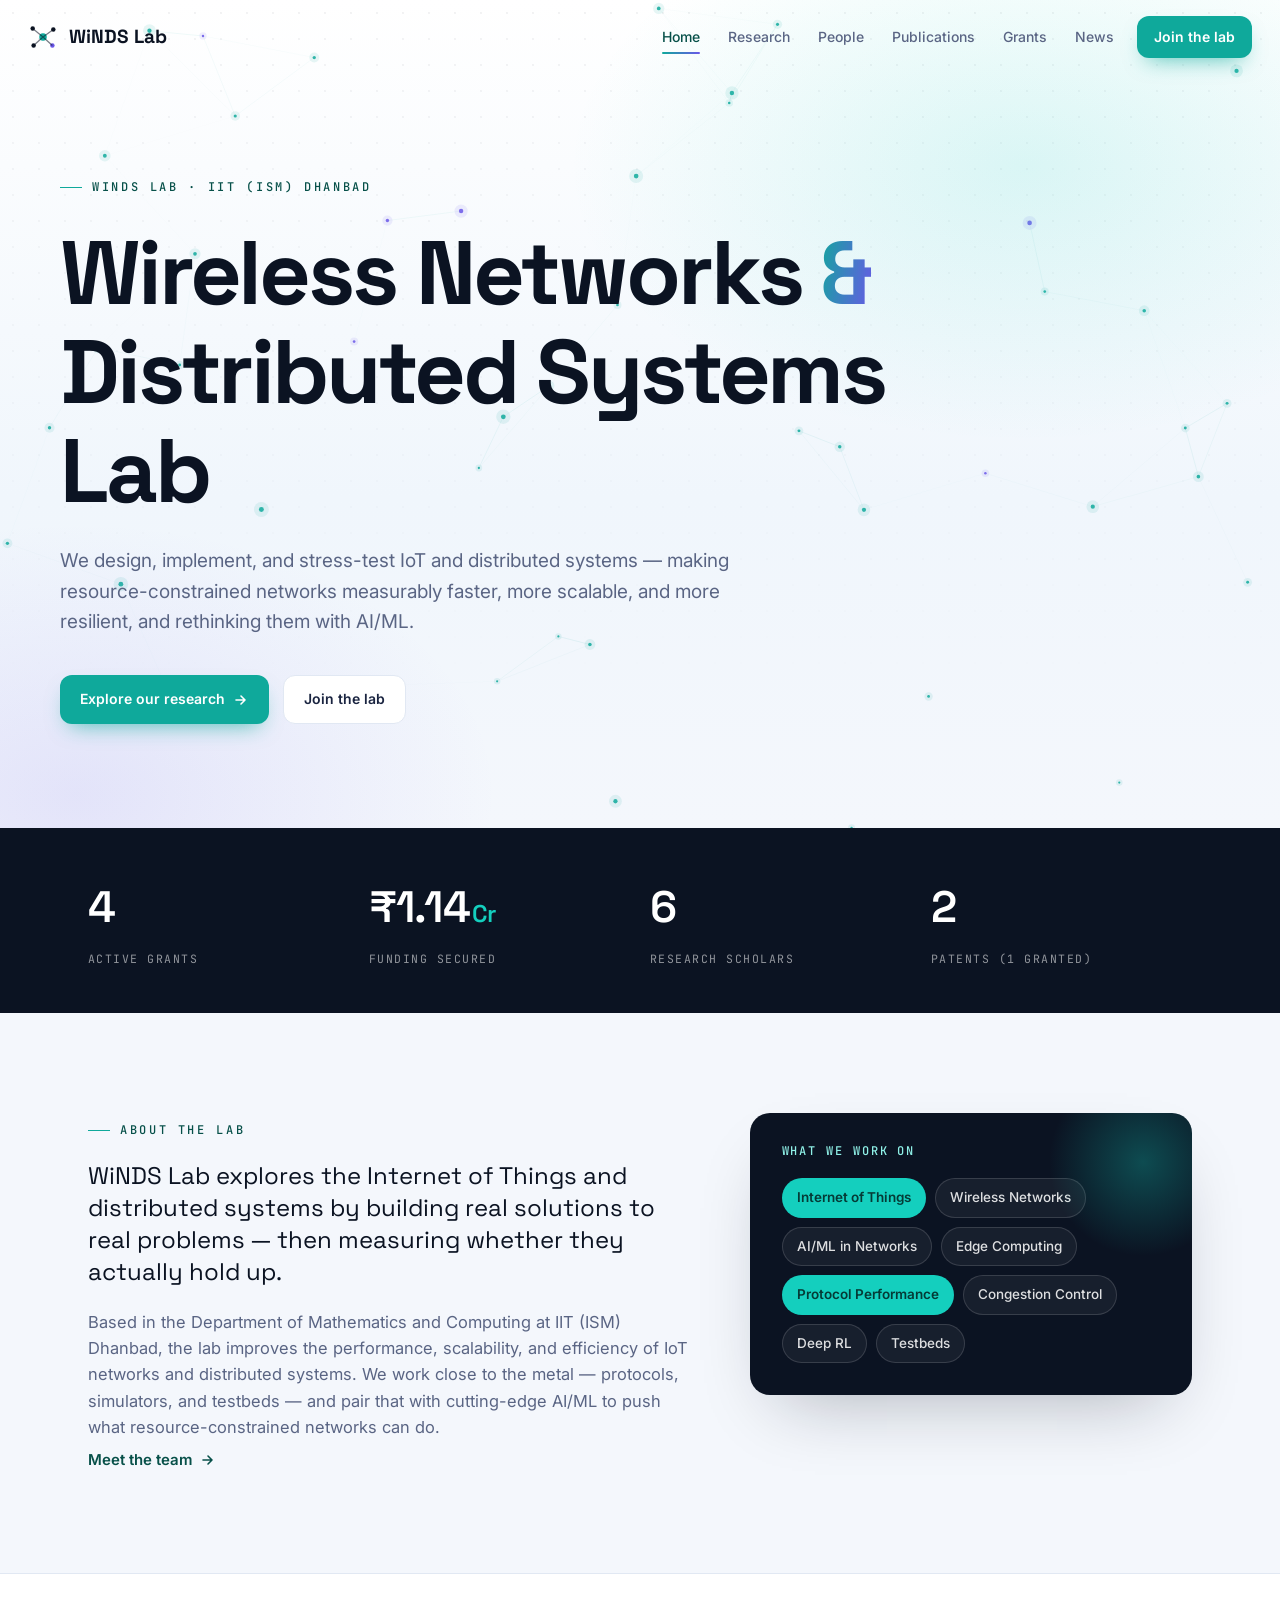
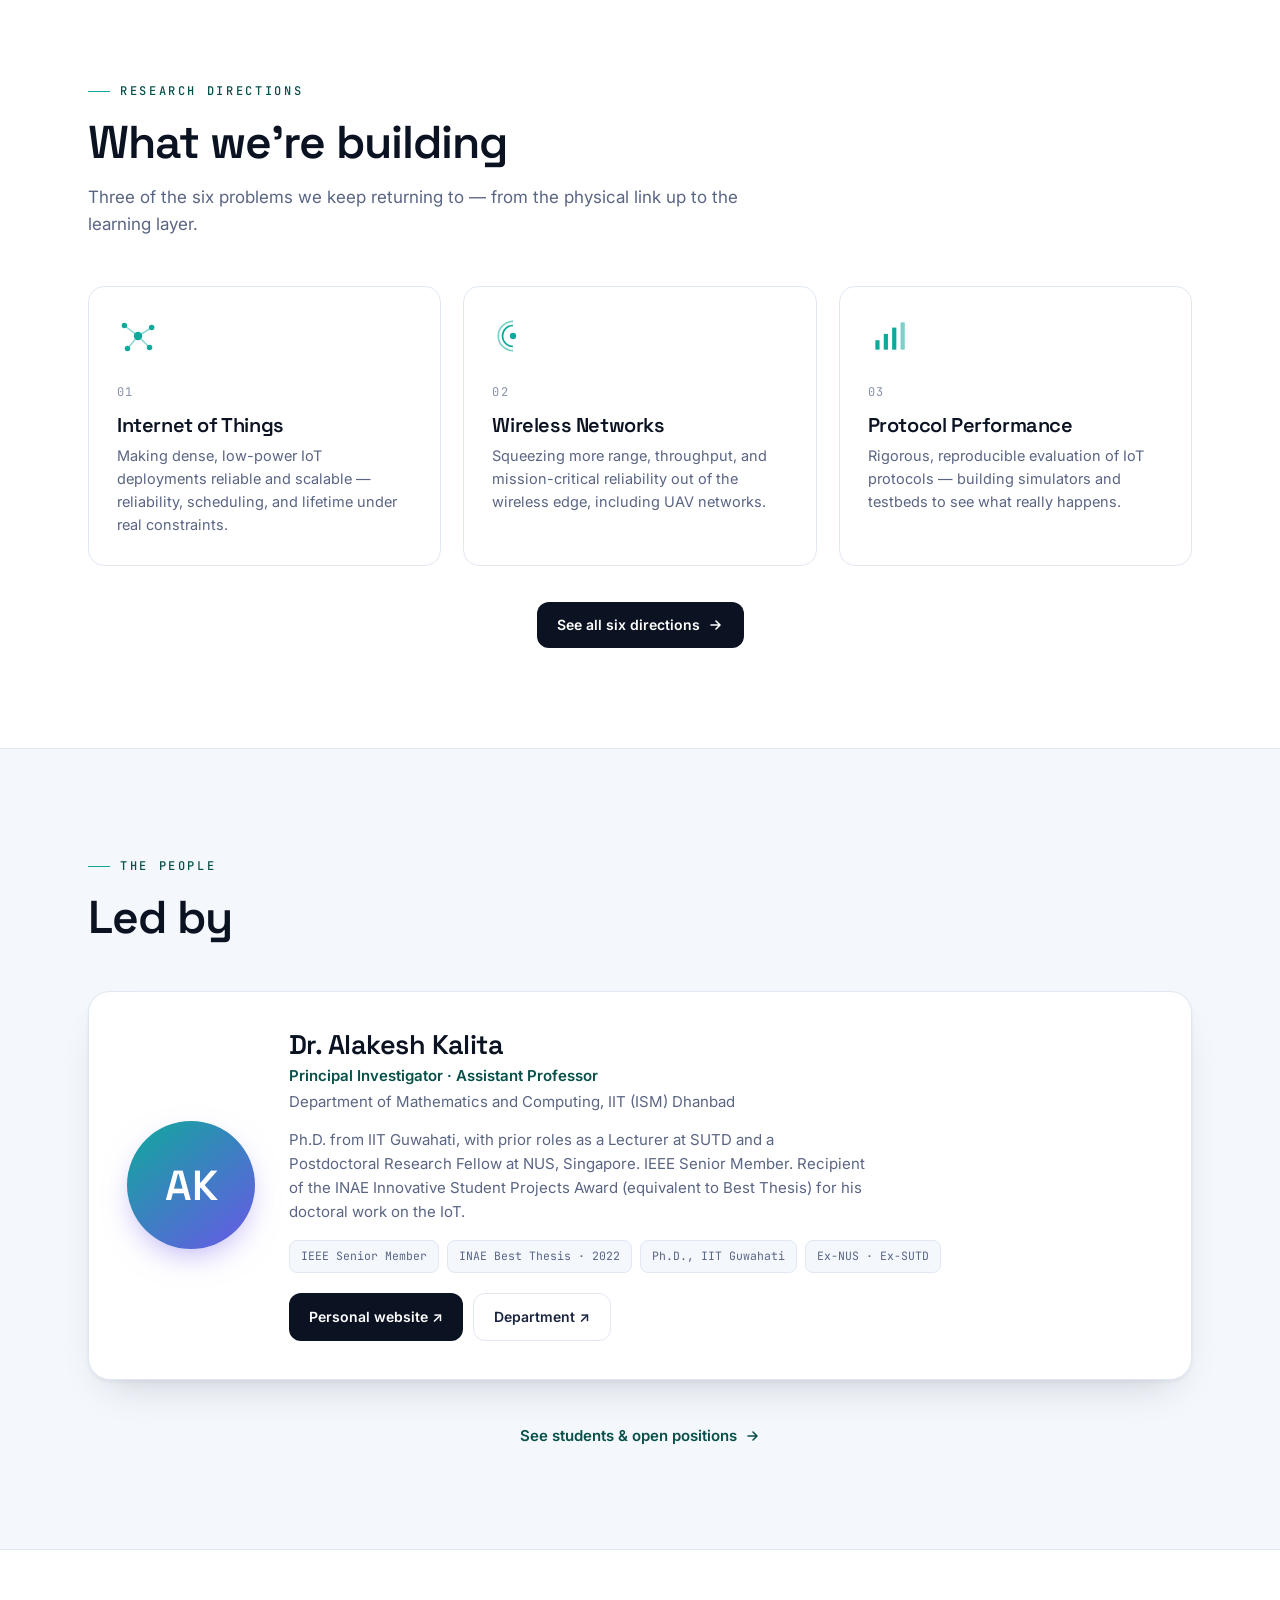
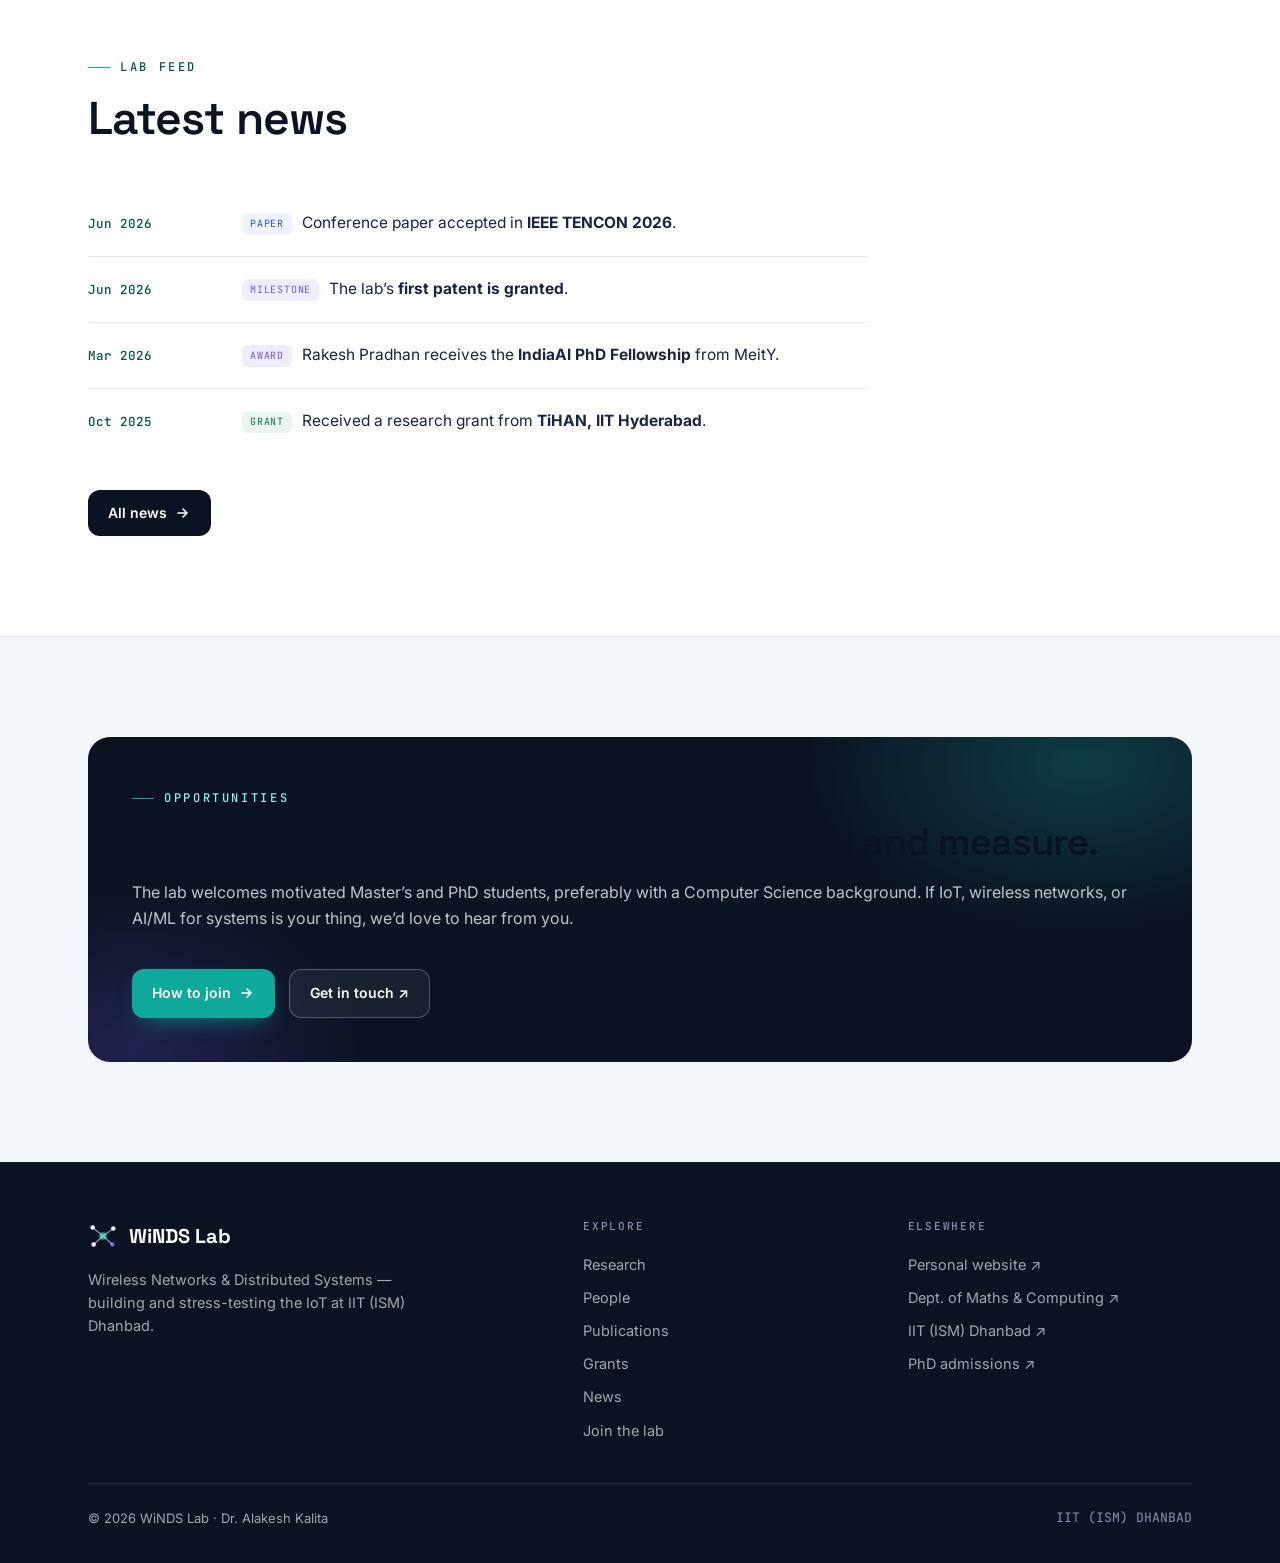
==== commit 7d00e423: "Update index.html" ====
--- a/index.html
+++ b/index.html
@@ -8,7 +8,7 @@
     <div class="veil"></div>
     <div class="container hero-inner">
       <span class="eyebrow">WiNDS Lab &middot; IIT (ISM) Dhanbad</span>
-      <h1>Wireless Networks <span class="gradient-text">&amp;</span> Distributed Systems</h1>
+      <h1>Wireless Networks <span class="gradient-text">&amp;</span> Distributed Systems Lab</h1>
       <p class="hero-sub">We design, implement, and stress-test IoT and distributed systems &mdash; making resource-constrained networks measurably faster, more scalable, and more resilient, and rethinking them with AI/ML.</p>
       <div class="hero-cta">
         <a href="research.html" class="btn btn-primary">Explore our research <svg width="16" height="16" viewBox="0 0 16 16" fill="none"><path d="M3 8h9M8 4l4 4-4 4" stroke="currentColor" stroke-width="1.6" stroke-linecap="round" stroke-linejoin="round"/></svg></a>
@@ -138,4 +138,4 @@
       </div></div>
     </div>
   </section>
-</main><footer><div class="container"><div class="foot-grid"><div><div class="foot-brand"><span class="brandmark"><img class="logo-img" src="assets/img/logo.png" alt="WiNDS Lab logo" onload="this.classList.add('loaded')"><svg class="glyph" viewBox="0 0 32 32" fill="none" aria-hidden="true"><circle cx="16" cy="16" r="4" fill="#0FA99B"/><circle cx="5" cy="7" r="2.4" fill="currentColor"/><circle cx="27" cy="8" r="2.4" fill="currentColor"/><circle cx="6" cy="25" r="2.4" fill="currentColor"/><circle cx="26" cy="25" r="2.4" fill="#6A57E8"/><path d="M16 16 5 7M16 16 27 8M16 16 6 25M16 16 26 25" stroke="currentColor" stroke-width="1.3" opacity=".55"/></svg></span> WiNDS Lab</div><p style="max-width:40ch;font-size:14.5px">Wireless Networks &amp; Distributed Systems — building and stress-testing the IoT at IIT (ISM) Dhanbad.</p></div><div><h5>Explore</h5><a class="f" href="research.html">Research</a><a class="f" href="people.html">People</a><a class="f" href="publications.html">Publications</a><a class="f" href="grants.html">Grants</a><a class="f" href="news.html">News</a><a class="f" href="join.html">Join the lab</a></div><div><h5>Elsewhere</h5><a class="f" href="https://alakesh-kalita.github.io/" target="_blank" rel="noopener">Personal website &#8599;</a><a class="f" href="https://www.iitism.ac.in/mathematics-and-computing" target="_blank" rel="noopener">Dept. of Maths &amp; Computing &#8599;</a><a class="f" href="https://www.iitism.ac.in/" target="_blank" rel="noopener">IIT (ISM) Dhanbad &#8599;</a><a class="f" href="https://admissions.iitism.ac.in/phd/index.php/admission" target="_blank" rel="noopener">PhD admissions &#8599;</a></div></div><div class="foot-bottom"><span>&copy; <span id="yr"></span> WiNDS Lab &middot; Dr. Alakesh Kalita</span><span class="mono">IIT (ISM) DHANBAD</span></div></div></footer><button class="totop" id="totop" aria-label="Back to top"><svg width="18" height="18" viewBox="0 0 18 18" fill="none"><path d="M9 14V4M4 9l5-5 5 5" stroke="currentColor" stroke-width="1.7" stroke-linecap="round" stroke-linejoin="round"/></svg></button><script src="assets/site.js"></script></body></html>+</main><footer><div class="container"><div class="foot-grid"><div><div class="foot-brand"><span class="brandmark"><img class="logo-img" src="assets/img/logo.png" alt="WiNDS Lab logo" onload="this.classList.add('loaded')"><svg class="glyph" viewBox="0 0 32 32" fill="none" aria-hidden="true"><circle cx="16" cy="16" r="4" fill="#0FA99B"/><circle cx="5" cy="7" r="2.4" fill="currentColor"/><circle cx="27" cy="8" r="2.4" fill="currentColor"/><circle cx="6" cy="25" r="2.4" fill="currentColor"/><circle cx="26" cy="25" r="2.4" fill="#6A57E8"/><path d="M16 16 5 7M16 16 27 8M16 16 6 25M16 16 26 25" stroke="currentColor" stroke-width="1.3" opacity=".55"/></svg></span> WiNDS Lab</div><p style="max-width:40ch;font-size:14.5px">Wireless Networks &amp; Distributed Systems — building and stress-testing the IoT at IIT (ISM) Dhanbad.</p></div><div><h5>Explore</h5><a class="f" href="research.html">Research</a><a class="f" href="people.html">People</a><a class="f" href="publications.html">Publications</a><a class="f" href="grants.html">Grants</a><a class="f" href="news.html">News</a><a class="f" href="join.html">Join the lab</a></div><div><h5>Elsewhere</h5><a class="f" href="https://alakesh-kalita.github.io/" target="_blank" rel="noopener">Personal website &#8599;</a><a class="f" href="https://www.iitism.ac.in/mathematics-and-computing" target="_blank" rel="noopener">Dept. of Maths &amp; Computing &#8599;</a><a class="f" href="https://www.iitism.ac.in/" target="_blank" rel="noopener">IIT (ISM) Dhanbad &#8599;</a><a class="f" href="https://admissions.iitism.ac.in/phd/index.php/admission" target="_blank" rel="noopener">PhD admissions &#8599;</a></div></div><div class="foot-bottom"><span>&copy; <span id="yr"></span> WiNDS Lab &middot; Dr. Alakesh Kalita</span><span class="mono">IIT (ISM) DHANBAD</span></div></div></footer><button class="totop" id="totop" aria-label="Back to top"><svg width="18" height="18" viewBox="0 0 18 18" fill="none"><path d="M9 14V4M4 9l5-5 5 5" stroke="currentColor" stroke-width="1.7" stroke-linecap="round" stroke-linejoin="round"/></svg></button><script src="assets/site.js"></script></body></html>
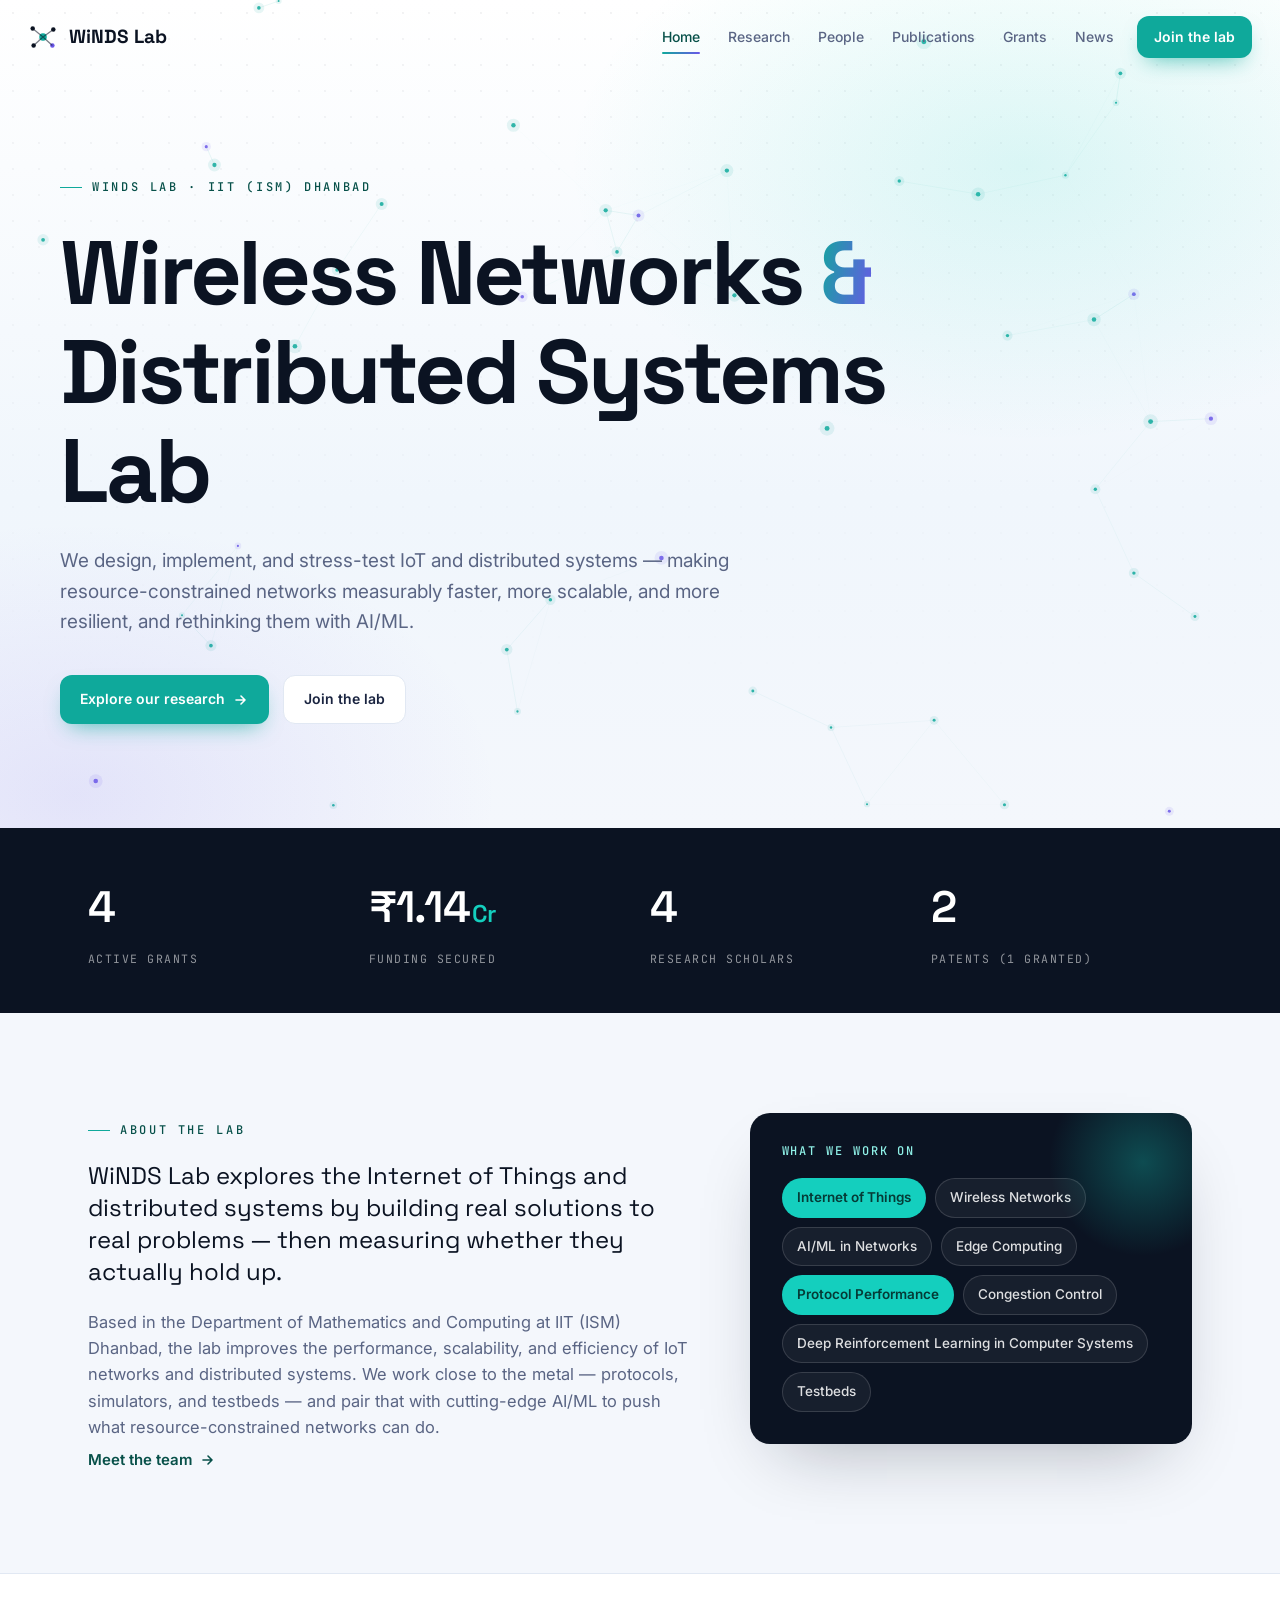
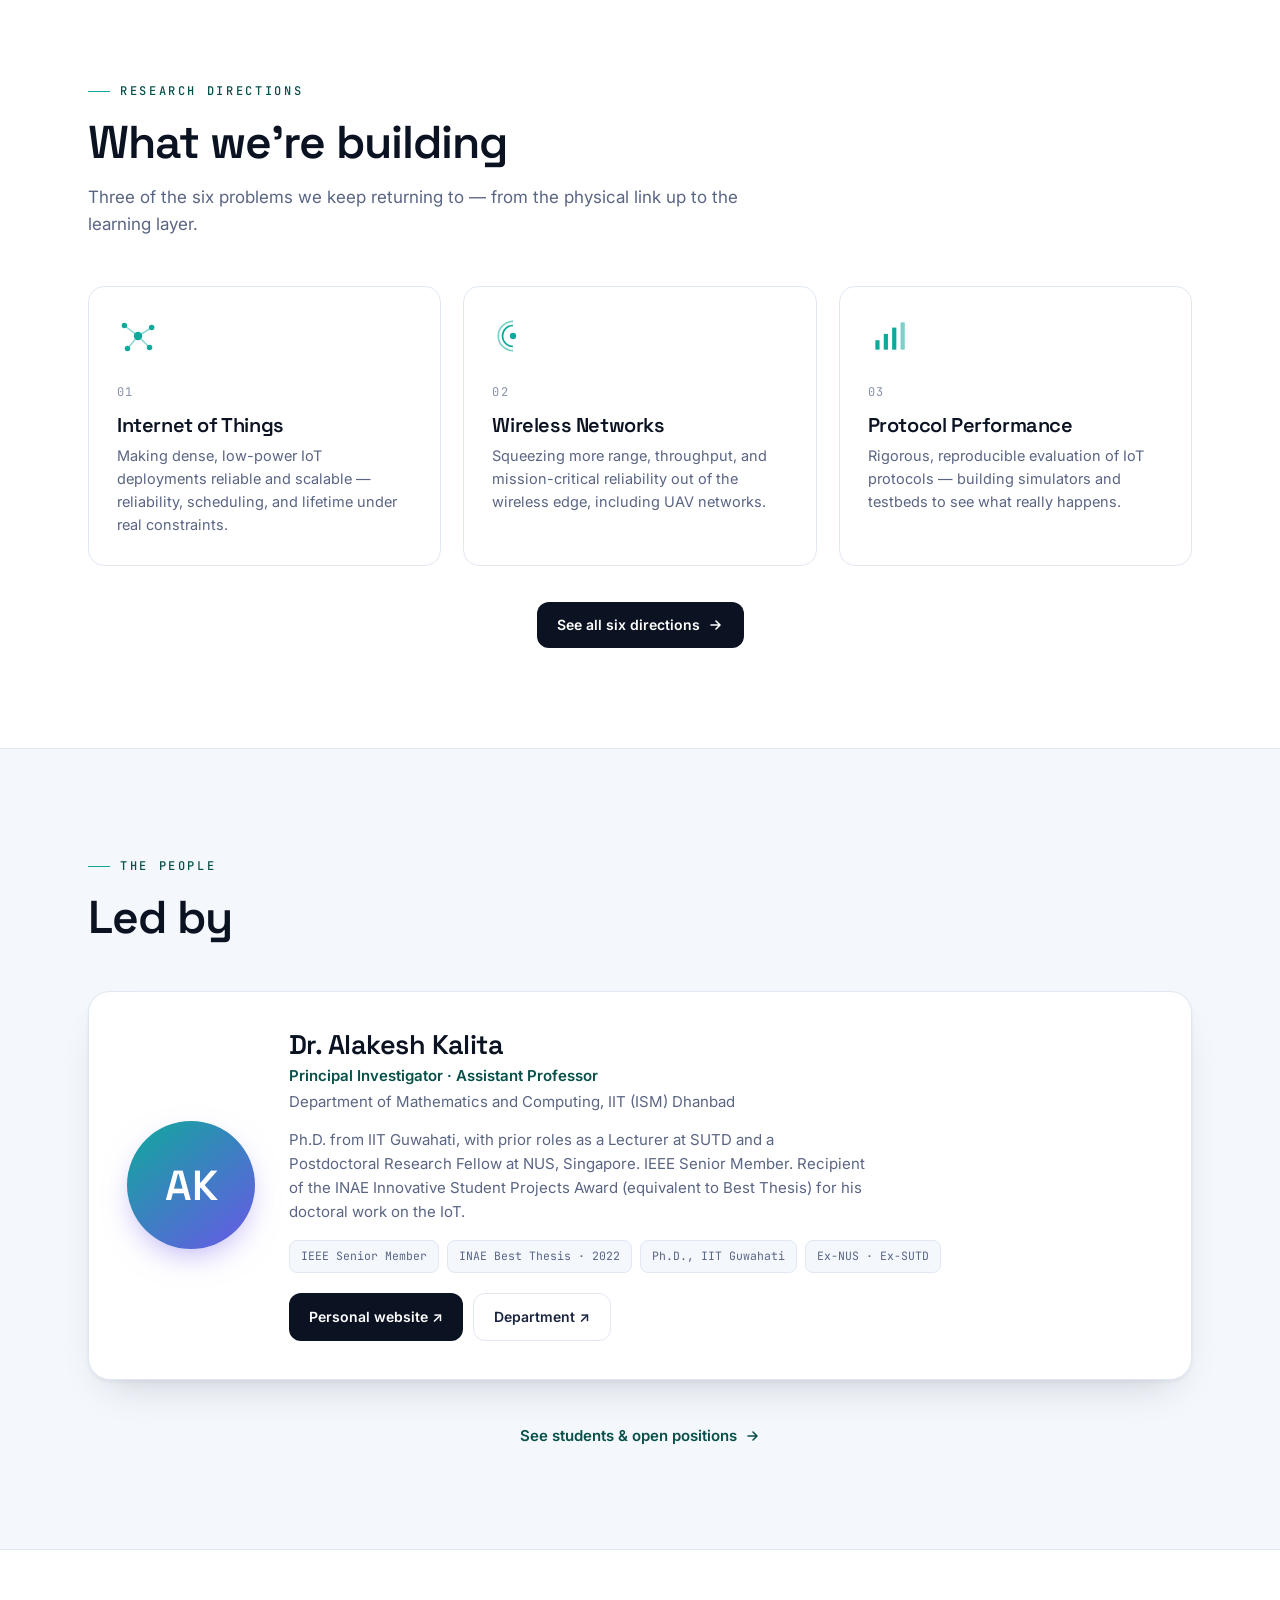
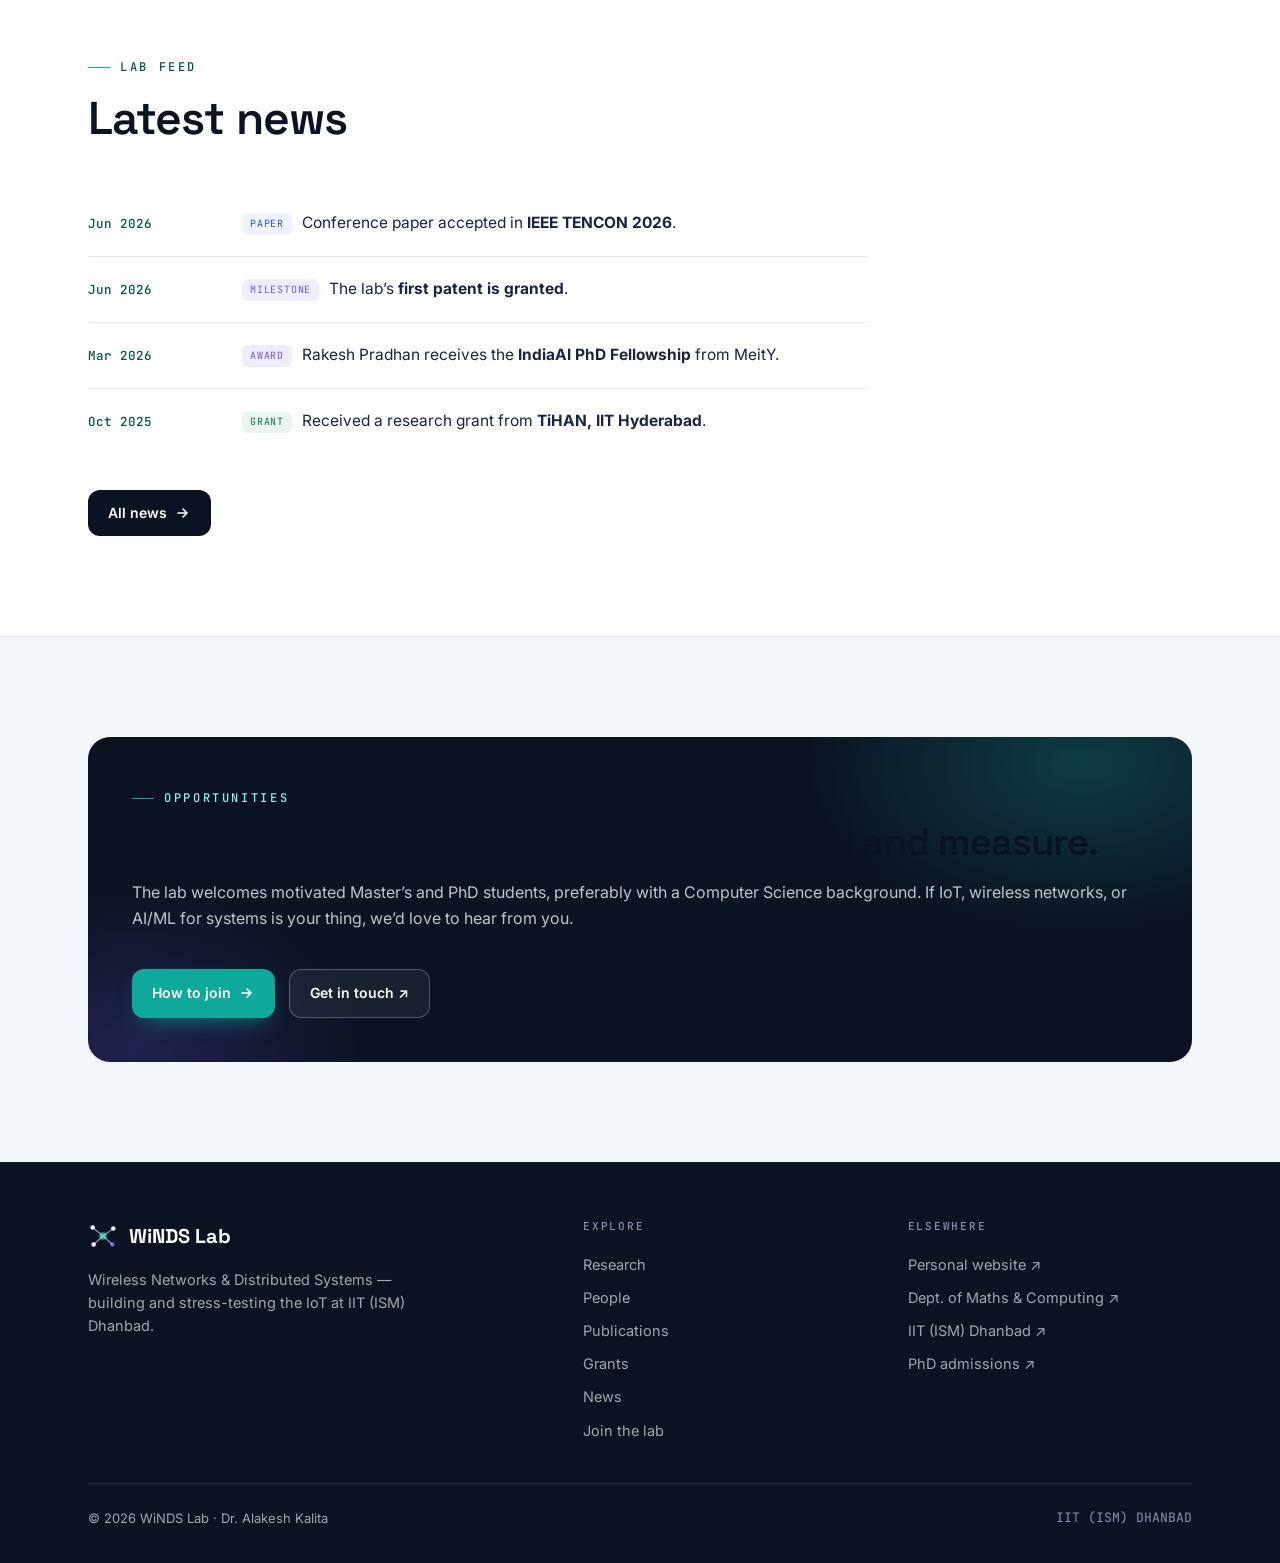
==== commit e2394913: "Update index.html" ====
--- a/index.html
+++ b/index.html
@@ -26,7 +26,7 @@
       <div class="grid">
         <div class="stat reveal"><div class="num"><span data-count="4" data-dec="0">0</span></div><div class="lbl">Active grants</div></div>
         <div class="stat reveal"><div class="num">&#8377;<span data-count="1.14" data-dec="2">0</span><span class="u">Cr</span></div><div class="lbl">Funding secured</div></div>
-        <div class="stat reveal"><div class="num"><span data-count="6" data-dec="0">0</span></div><div class="lbl">Research scholars</div></div>
+        <div class="stat reveal"><div class="num"><span data-count="4" data-dec="0">0</span></div><div class="lbl">Research scholars</div></div>
         <div class="stat reveal"><div class="num"><span data-count="2" data-dec="0">0</span></div><div class="lbl">Patents (1 granted)</div></div>
       </div>
     </div>
@@ -50,7 +50,7 @@
             <span class="tag hot">Internet of Things</span><span class="tag">Wireless Networks</span>
             <span class="tag">AI/ML in Networks</span><span class="tag">Edge Computing</span>
             <span class="tag hot">Protocol Performance</span><span class="tag">Congestion Control</span>
-            <span class="tag">Deep RL</span><span class="tag">Testbeds</span>
+            <span class="tag">Deep Reinforcement Learning in Computer Systems </span><span class="tag">Testbeds</span>
           </div>
         </div>
       </div>
